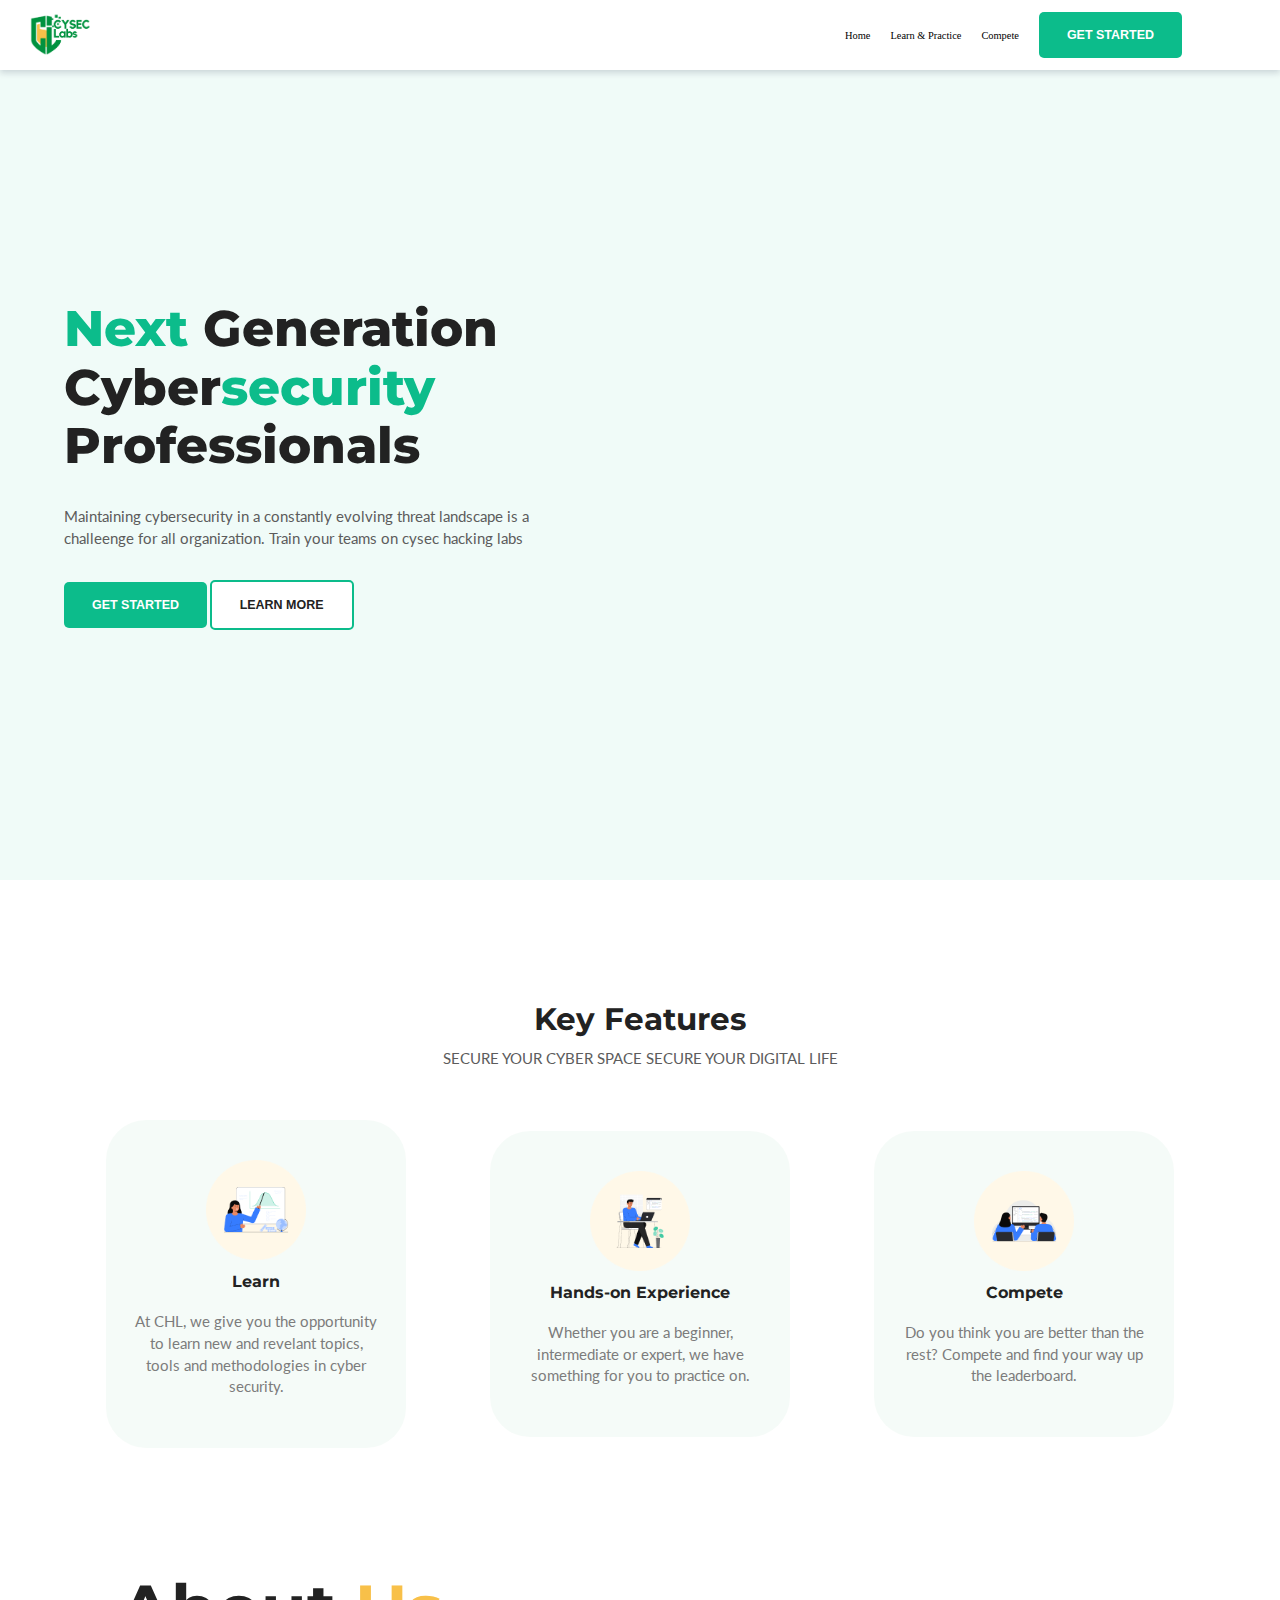
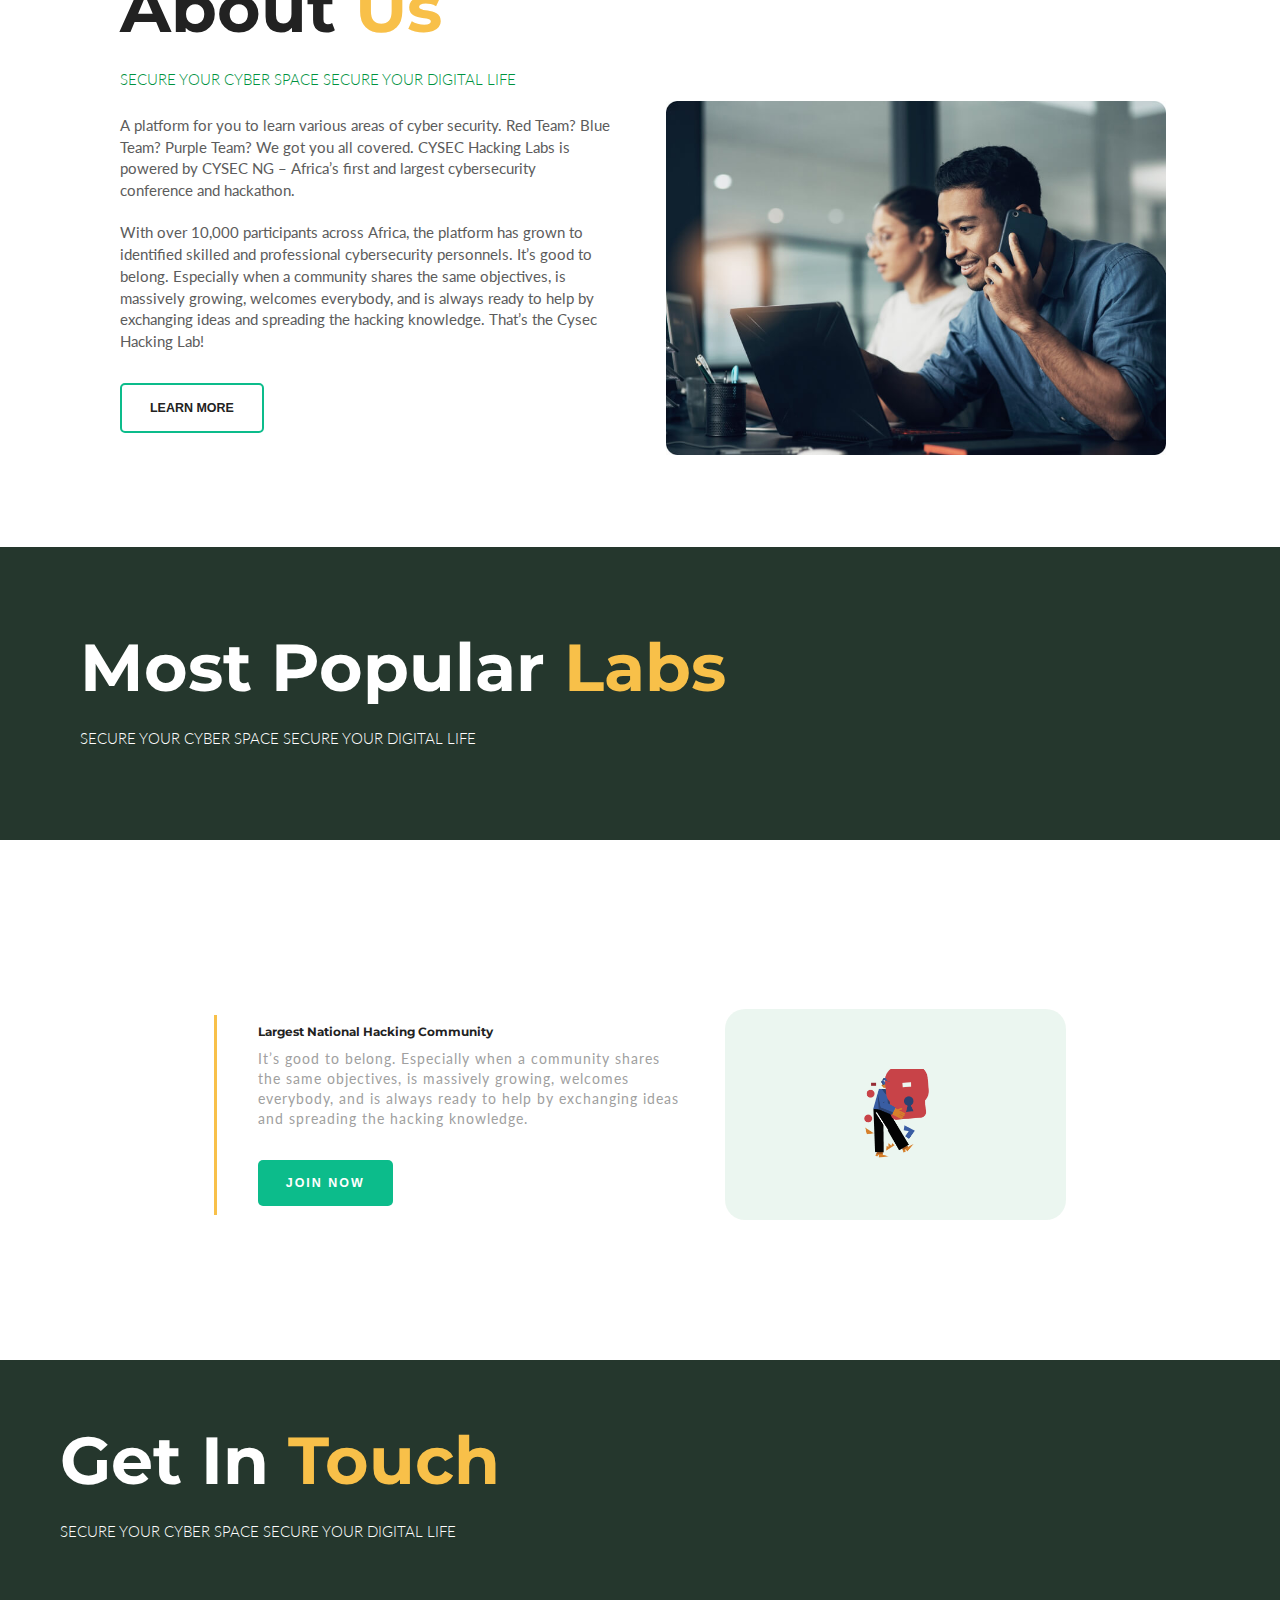
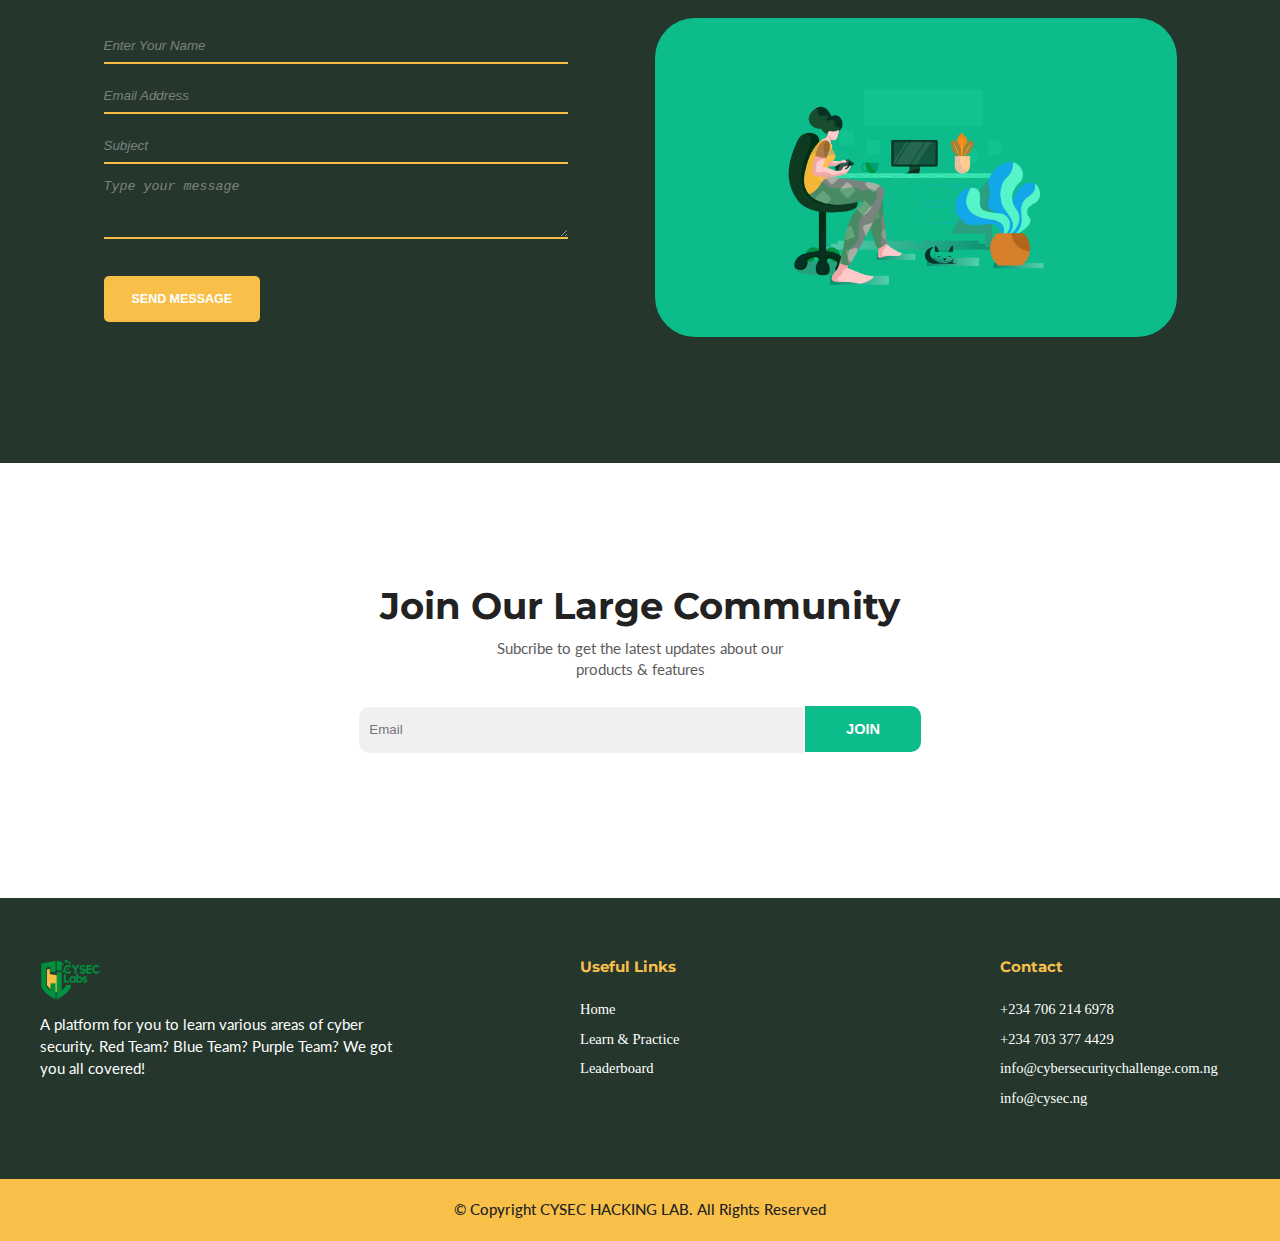
==== cysec/index.html @ 44c63983 "Initial commit" ====
<!DOCTYPE html>
<html lang="en">

<head>
    <meta charset="UTF-8">
    <meta http-equiv="X-UA-Compatible" content="IE=edge">
    <meta name="viewport" content="width=device-width, initial-scale=1.0">
    <title>Cysec Hacking Labs</title>
    <link rel="stylesheet" href="./assets/navbar.css">
    <!-- FONTS -->
    <link rel="preconnect" href="https://fonts.googleapis.com">
    <link rel="preconnect" href="https://fonts.gstatic.com" crossorigin>
    <link href="https://fonts.googleapis.com/css2?family=Montserrat:wght@100;200;300;400;500;600;700;800&display=swap"
        rel="stylesheet">

    <link rel="preconnect" href="https://fonts.googleapis.com">
    <link rel="preconnect" href="https://fonts.gstatic.com" crossorigin>
    <link href="https://fonts.googleapis.com/css2?family=Lato:wght@100;300;400;700;900&display=swap" rel="stylesheet">

    <!-- Owl Carousel -->

    <link rel="stylesheet" href="https://cdnjs.cloudflare.com/ajax/libs/OwlCarousel2/2.3.4/assets/owl.carousel.min.css"
        integrity="sha512-tS3S5qG0BlhnQROyJXvNjeEM4UpMXHrQfTGmbQ1gKmelCxlSEBUaxhRBj/EFTzpbP4RVSrpEikbmdJobCvhE3g=="
        crossorigin="anonymous" referrerpolicy="no-referrer" />
</head>

<body>
    <header>
        <div class="header">
            <div class="logo"><img src="./assets/img/cysecnewlogo.png" alt="logo"></div>
            <nav class="nav-collapse">
                <ul id="navMenu" class="navMenu">
                    <li><a href="#">Home</a></li>
                    <li><a href="#">Learn & Practice</a></li>
                    <li><a href="#">Compete</a></li>
                    <button class="btn btn-a">Get Started</button>
                </ul>
            </nav>
            <button class="menu" id="menu"
                onclick="this.classList.toggle('opened');this.setAttribute('aria-expanded', this.classList.contains('opened'))"
                aria-label="Main Menu">
                <svg width="50" height="100" viewBox="0 0 100 100">
                    <path class="line line1"
                        d="M 20,29.000046 H 80.000231 C 80.000231,29.000046 94.498839,28.817352 94.532987,66.711331 94.543142,77.980673 90.966081,81.670246 85.259173,81.668997 79.552261,81.667751 75.000211,74.999942 75.000211,74.999942 L 25.000021,25.000058" />
                    <path class="line line2" d="M 20,50 H 80" />
                    <path class="line line3"
                        d="M 20,70.999954 H 80.000231 C 80.000231,70.999954 94.498839,71.182648 94.532987,33.288669 94.543142,22.019327 90.966081,18.329754 85.259173,18.331003 79.552261,18.332249 75.000211,25.000058 75.000211,25.000058 L 25.000021,74.999942" />
                </svg>
            </button>
        </div>
    </header>
    <main>
        <div class="hero-bg">
            <div class="hero">
                <div class="hero-text">
                    <h2><span style="color: #0cbc8b;">Next</span> Generation <br> Cyber<span
                            style="color: #0cbc8b;">security</span> Professionals</h2>
                    <p>Maintaining cybersecurity in a constantly evolving threat landscape is a challeenge for all
                        organization. Train your teams on cysec hacking labs</p>
                    <button class="btn btn-a">Get Started</button>
                    <button class="btn btn-b">Learn More</button>
                </div>
                <div class="hero-img">
                    <video autoplay loop muted>
                        <source src="./assets/img/intro.mp4" type="video/mp4">
                    </video>
                </div>
            </div>

        </div>
        <!-- END OF HERO SECTION -->
        <div class="guide">
            <div class="header-title-small">
                <h5>Key Features</h5>
                <p>SECURE YOUR CYBER SPACE SECURE YOUR DIGITAL LIFE</p>
            </div>
            <div class="features">
                <div class="feature-item">
                    <img src="./assets/img/Group 37.png" alt="features">
                    <h4>Learn</h4>
                    <p>At CHL, we give you the opportunity to learn new and revelant topics, tools and methodologies in
                        cyber security.</p>
                </div>
                <div class="feature-item"> <img src="./assets/img/Group 38.png" alt="features">
                    <h4>Hands-on Experience</h4>
                    <p>Whether you are a beginner, intermediate or expert, we have something for you to practice on.</p>
                </div>
                <div class="feature-item"> <img src="./assets/img/Group 39.png" alt="features">
                    <h4>Compete</h4>
                    <p>Do you think you are better than the rest? Compete and find your way up the leaderboard.</p>
                </div>
            </div>
        </div>
        <!-- END OF FEATURES -->
        <div class="about-us">
            <div class="header-title">
                <h3>About <span style="color: #F8C049">Us</span></h3>
                <p>SECURE YOUR CYBER SPACE SECURE YOUR DIGITAL LIFE</p>
            </div>
            <div class="about">
                <div class="about-text">
                    <p>A platform for you to learn various areas of cyber security. Red Team? Blue Team? Purple Team? We
                        got you all covered. CYSEC Hacking Labs is powered by CYSEC NG – Africa’s first and largest
                        cybersecurity conference and hackathon.</p>
                    <p> With over 10,000 participants across Africa, the platform has grown to identified skilled and
                        professional cybersecurity personnels. It’s good to belong. Especially when a community shares
                        the same objectives, is massively growing, welcomes everybody, and is always ready to help by
                        exchanging ideas and spreading the hacking knowledge.

                        That’s the Cysec Hacking Lab!</p>
                    <button class="btn btn-b">Learn More</button>
                </div>
                <div class="about-img">
                    <img src="./assets/img/services-1 (1).jpg" alt="Cysec">
                </div>
            </div>
        </div>
        <!-- END OF ABOUT SECTION -->
        <div class="lab-wrapper">
            <div class="header-title">
                <h3 style="color: #fff">Most Popular <span style="color: #F8C049">Labs</span></h3>
                <p style="color: #fff">SECURE YOUR CYBER SPACE SECURE YOUR DIGITAL LIFE</p>
            </div>
            <div class="owl-carousel owl-theme lab-container">
                <div class="lab-box item">
                    <div class="labs-img"><img src="./assets/img/blog-1.jpg" alt=""></div>
                    <h4 class="text">Introduction to Network Security</h4>
                    <button class="btn btn-e">Visit Lab</button>
                </div>
                <div class="lab-box item">
                    <div class="labs-img"><img src="./assets/img/blog-2.jpg" alt=""></div>
                    <h4 class="text">Basic Linux Command Every User Should Know</h4>
                    <button class="btn btn-e">Visit Lab</button>
                </div>
                <div class="lab-box item">
                    <div class="labs-img"><img src="./assets/img/blog-3.jpg" alt=""></div>
                    <h4 class="text">Capture the Flag competition</h4>
                    <button class="btn btn-e">Visit Lab</button>
                </div>
                <div class="lab-box item">
                    <div class="labs-img"><img src="./assets/img/blog-4.jpg" alt=""></div>
                    <h4 class="text">Introduction to Netcat</h4>
                    <button class="btn btn-e">Visit Lab</button>
                </div>
                <div class="lab-box item">
                    <div class="labs-img"><img src="./assets/img/services-1 (1).jpg" alt=""></div>
                    <h4 class="text">Introduction to Nmap</h4>
                    <button class="btn btn-e">Visit Lab</button>
                </div>
                <div class="lab-box item">
                    <div class="labs-img"><img src="./assets/img/blog-1.jpg" alt=""></div>
                    <h4 class="text">Introduction to Metasploit</h4>
                    <button class="btn btn-e">Visit Lab</button>
                </div>
                <div class="lab-box item">
                    <div class="labs-img"><img src="./assets/img/blog-2.jpg" alt=""></div>
                    <h4 class="text">Penetration Testing Fundamentals</h4>
                    <button class="btn btn-e">Visit Lab</button>
                </div>
                <div class="lab-box item">
                    <div class="labs-img"><img src="./assets/img/blog-3.jpg" alt=""></div>
                    <h4 class="text">Goggle Dorks</h4>
                    <button class="btn btn-e">Visit Lab</button>
                </div>
                <div class="lab-box item">
                    <div class="labs-img"><img src="./assets/img/blog-4.jpg" alt=""></div>
                    <h4 class="text">Introduction to Researching</h4>
                    <button class="btn btn-e">Visit Lab</button>
                </div>
                <div class="lab-box item">
                    <div class="labs-img"><img src="./assets/img/blog-1.jpg" alt=""></div>
                    <h4 class="text">Crack The Hash Challenge</h4>
                    <button class="btn btn-e">Visit Lab</button>
                </div>
                <div class="lab-box item">
                    <div class="labs-img"><img src="./assets/img/services-3.jpg" alt=""></div>
                    <h4 class="text">OpenVPN</h4>
                    <button class="btn btn-e">Visit Lab</button>
                </div>
                <div class="lab-box item">
                    <div class="labs-img"><img src="./assets/img/services-3.jpg" alt=""></div>
                    <h4 class="text">Passive Reconnaissance</h4>
                    <button class="btn btn-e">Visit Lab</button>
                </div>
                <div class="lab-box item">
                    <div class="labs-img"><img src="./assets/img/services-3.jpg" alt=""></div>
                    <h4 class="text">Social Engineering</h4>
                    <button class="btn btn-e">Visit Lab</button>
                </div>
                <div class="lab-box item">
                    <div class="labs-img"><img src="./assets/img/services-3.jpg" alt=""></div>
                    <h4 class="text">Shodan</h4>
                    <button class="btn btn-e">Visit Lab</button>
                </div>
                <div class="lab-box item">
                    <div class="labs-img"><img src="./assets/img/services-3.jpg" alt=""></div>
                    <h4 class="text">Hydra Crack SSH</h4>
                    <button class="btn btn-e">Visit Lab</button>
                </div>
                <div class="lab-box item">
                    <div class="labs-img"><img src="./assets/img/services-3.jpg" alt=""></div>
                    <h4 class="text">Owasp top 10</h4>
                    <button class="btn btn-e">Visit Lab</button>
                </div>
                <div class="lab-box item">
                    <div class="labs-img"><img src="./assets/img/services-3.jpg" alt=""></div>
                    <h4 class="text">FFUF</h4>
                    <button class="btn btn-e">Visit Lab</button>
                </div>
                <div class="lab-box item">
                    <div class="labs-img"><img src="./assets/img/services-3.jpg" alt=""></div>
                    <h4 class="text">Computer Forensics</h4>
                    <button class="btn btn-e">Visit Lab</button>
                </div>
                <div class="lab-box item">
                    <div class="labs-img"><img src="./assets/img/services-3.jpg" alt=""></div>
                    <h4 class="text">Starting Cyber Security Career</h4>
                    <button class="btn btn-e">Visit Lab</button>
                </div>
                <div class="lab-box item">
                    <div class="labs-img"><img src="./assets/img/services-3.jpg" alt=""></div>
                    <h4 class="text">Cryptography and Hashing</h4>
                    <button class="btn btn-e">Visit Lab</button>
                </div>
                <div class="lab-box item">
                    <div class="labs-img"><img src="./assets/img/services-3.jpg" alt=""></div>
                    <h4 class="text">Offensive Security</h4>
                    <button class="btn btn-e">Visit Lab</button>
                </div>
                <div class="lab-box item">
                    <div class="labs-img"><img src="./assets/img/services-3.jpg" alt=""></div>
                    <h4 class="text">Defensive Security</h4>
                    <button class="btn btn-e">Visit Lab</button>
                </div>
                <div class="lab-box item">
                    <div class="labs-img"><img src="./assets/img/services-3.jpg" alt=""></div>
                    <h4 class="text">Purple Team Security</h4>
                    <button class="btn btn-e">Visit Lab</button>
                </div>
            </div>

        </div>
        <!-- <a class="prev" onclick="plusSlides(-1)">&#10094;</a>
                    <a class="next" onclick="plusSlides(1)">&#10095;</a> -->
        </div>
        <!-- END OF LABS -->
        <div class="guide">
            <div class="quote">
                <div class="quote-bar">&nbsp;</div>
                <div class="quote-text">
                    <h3>Largest National Hacking Community</h3>
                    <p>It’s good to belong. Especially when a community shares the same objectives, is massively
                        growing, welcomes everybody, and is always ready to help by exchanging ideas and spreading the
                        hacking knowledge.
                    </p>
                    <button class="btn btn-c">JOIN NOW</button>
                </div>
                <div class="quote-img">
                    <img src="./assets/img/quote.png" alt="quote-img">
                </div>
            </div>
        </div>
        <!-- END OF QUOTE SECTION -->
        <div class="contact-us">
            <div class="header-title">
                <h3 style="color: #fff;">Get In <span style="color: #F8C049">Touch</span></h3>
                <p style="color: #fff;">SECURE YOUR CYBER SPACE SECURE YOUR DIGITAL LIFE</p>
            </div>
            <div class="contact-section">
                <div class="contact-form">
                    <form action="#" method="get">
                        <div class="form-group">
                            <!-- <label for="name">Name</label> -->
                            <input placeholder="Enter Your Name" type="text" name="name" id="name">
                        </div>
                        <div class="form-group">
                            <!-- <label for="email">Email</label> -->
                            <input placeholder="Email Address" type="email" name="email" id="email">
                        </div>
                        <div class="form-group">
                            <!-- <label for="subject">Subject</label> -->
                            <input placeholder="Subject" type="text" name="subject" id="subject">
                        </div>
                        <div class="form-group">
                            <!-- <label for="message">Message</label> -->
                            <textarea name="message" id="message" style='height: 60px;'
                                placeholder="Type your message"></textarea>
                        </div>
                        <button class="btn from-right">Send Message</button>
                    </form>
                </div>
                <div class="contact-map">
                    <img src="./assets/img/Girl using phone.png" alt="">
                </div>
            </div>
        </div>
        <div class="guide">
            <div class="newsletter">
                <h2>Join Our Large Community</h2>
                <p>Subcribe to get the latest updates about our <br> products & features</p>
                <form action="">
                    <input type="email" placeholder="Email" name="email">
                    <button>JOIN</button>
                </form>
                <img src="./assets/img/usersusers.svg" alt="">
            </div>
        </div>
        <!-- END OF NEWSLETTER SECTION -->
    </main>
    <footer>
        <div class="footer-home"> <a href="#"><img class="logo" src="./assets/img/cysecnewlogo.png" alt="logo"></a>
            <p>A platform for you to learn various areas of cyber security. Red Team? Blue Team? Purple Team? We got you
                all covered!</p>
        </div>
        <div class="useful-links">
            <h4>Useful Links</h4>
            <ul>
                <li><a href="#">Home</a></li>
                <li><a href="#">Learn & Practice</a></li>
                <li><a href="#">Leaderboard</a></li>
            </ul>
        </div>
        <div class="contact">
            <h4>Contact</h4>
            <ul>
                <li><a href="#">+234 706 214 6978</a></li>
                <li><a href="#">+234 703 377 4429</a></li>
                <li><a href="#">info@cybersecuritychallenge.com.ng </a></li>
                <li><a href="#">info@cysec.ng</a></li>
            </ul>
        </div>
    </footer>
    <!-- END OF FOOTER -->
    <div class="copyright">
        <p>© Copyright CYSEC HACKING LAB. All Rights Reserved</p>
    </div>

    <!-- JAVASCRIPTS -->
    <!-- ================================ -->
    <script src="https://cdnjs.cloudflare.com/ajax/libs/jquery/3.6.1/jquery.min.js"
        integrity="sha512-aVKKRRi/Q/YV+4mjoKBsE4x3H+BkegoM/em46NNlCqNTmUYADjBbeNefNxYV7giUp0VxICtqdrbqU7iVaeZNXA=="
        crossorigin="anonymous" referrerpolicy="no-referrer"></script>
    <!-- ================================ -->
    <script src="https://cdnjs.cloudflare.com/ajax/libs/OwlCarousel2/2.3.4/owl.carousel.min.js"
        integrity="sha512-bPs7Ae6pVvhOSiIcyUClR7/q2OAsRiovw4vAkX+zJbw3ShAeeqezq50RIIcIURq7Oa20rW2n2q+fyXBNcU9lrw=="
        crossorigin="anonymous" referrerpolicy="no-referrer"></script>
    <script>$(document).ready(function () {
            $(".owl-carousel").owlCarousel({
                loop: true,
                responsiveClass: true,
                stagePadding: 30,
                autoPlay: true,
                responsive: {
                    0: {
                        items: 1,
                        nav: true,
                    },
                    600: {
                        items: 3,
                        nav: false,
                    },
                    1000: {
                        items: 4,
                        nav: true,
                        loop: false,
                    },
                },
            });
        });
    </script>
    <script src="./assets/main.js"></script>
</body>

</html>
---- cysec/assets/navbar.css ----
*,
*::after,
*::before {
  padding: 0;
  margin: 0;
  box-sizing: border-box;
  color: inherit;
  text-decoration: none;
  list-style-type: none;
}

html {
  height: 100%;
  width: 100%;
  font-size: 65%; /* converting 16px to 1rem*/
}
/* width */
::-webkit-scrollbar {
  width: 10px;
}

/* Track */
::-webkit-scrollbar-track {
  background: #c7ffef;
}

/* Handle */
::-webkit-scrollbar-thumb {
  background: #00923f;
  border-radius: 5px;
}
.guide {
  width: 90%;
  margin: 60px auto;
  padding: 60px 0;
  display: block;
}

h1,
h2,
h3,
h4,
h5,
h6 {
  font-family: "Montserrat", sans-serif;
  color: #222;
}
p {
  font-family: "Lato", sans-serif;
  color: #5c5c5c;
  line-height: 1.5;
  padding: 10px 0;
  font-size: 1.4rem;
}
header {
  box-shadow: 0px 3px 6px #181b3a2a;
}

.header {
  display: flex;
  margin: 0 30px 0 30px;
  align-items: center;
  width: 90%;
  height: 70px;
}
.logo {
  flex-basis: 20%;
}
.header .logo img {
  width: 60px;
}
nav {
  flex-basis: 80%;
}
.navMenu {
  display: flex;
  align-items: center;
  justify-content: flex-end;
}
.navMenu li {
  margin-right: 20px;
}
.menu {
  display: none;
}
.line {
  fill: none;
  stroke: #00923f;
  stroke-width: 6;
  transition: stroke-dasharray 600ms cubic-bezier(0.4, 0, 0.2, 1),
    stroke-dashoffset 600ms cubic-bezier(0.4, 0, 0.2, 1);
}
.line1 {
  stroke-dasharray: 60 207;
  stroke-width: 6;
}
.line2 {
  stroke-dasharray: 60 60;
  stroke-width: 6;
}
.line3 {
  stroke-dasharray: 60 207;
  stroke-width: 6;
}
.opened .line1 {
  stroke-dasharray: 90 207;
  stroke-dashoffset: -134;
  stroke-width: 6;
}
.opened .line2 {
  stroke-dasharray: 1 60;
  stroke-dashoffset: -30;
  stroke-width: 6;
}
.opened .line3 {
  stroke-dasharray: 90 207;
  stroke-dashoffset: -134;
  stroke-width: 6;
}

nav .button {
  padding: 10px 15px;
  background-color: #00923f;
  color: #fff;
}

/* .header {
  display: flex;
  margin: 0 30px 0 30px;
  align-items: center;
  width: 90%;
  height: 70px;
}
.logo {
  flex-basis: 20%;
}
.menu {
  display: none;
}
.header .logo img {
  width: 60px;
}
nav {
  flex-basis: 80%;
}
nav ul {
  display: flex;
  align-items: center;
  justify-content: flex-end;
}
nav ul li {
  margin-right: 20px;
}
nav .button {
  padding: 10px 15px;
  background-color: #00923f;
  color: #fff;
} */

/* =====================================
======================================== */
video {
  object-fit: cover;
  width: 650px;
  border-radius: 70px;
}
.hero-bg {
  background-color: rgba(13, 189, 139, 0.062);
}
.hero {
  margin: auto;
  height: 90vh;
  width: 90%;
  align-items: center;
  display: flex;
  justify-content: space-around;
}

.hero .hero-text h2 {
  font-size: 4.8rem;
  font-weight: 800;
  line-height: 58.51px;
  padding-bottom: 20px;
}
.hero .hero-text p {
  width: 500px;
}
.hero .hero-text {
  flex-basis: 80%;
}
.btn {
  padding: 16px 28px;
  font-weight: 600;
  text-transform: uppercase;
  border-radius: 5px;
  border: none;
  background-color: #f8c049;
  color: #fff;
  margin: 20px 0;
  font-size: 1.2rem;
  cursor: pointer;
  position: relative;
  transition: all 500ms cubic-bezier(0.77, 0, 0.175, 1);
  user-select: none;
}
.btn:before,
.btn:after {
  content: "";
  position: absolute;
  transition: inherit;
  z-index: -1;
}

.btn:hover {
  color: #222;
  transition-delay: 0.5s;
}

.btn:hover:before {
  transition-delay: 0s;
}

.btn:hover:after {
  background: #f8c049;
  transition-delay: 0.35s;
}

/* From Right */

.from-right:before,
.from-right:after {
  top: 0;
  width: 0;
  height: 100%;
}

.from-right:before {
  left: 0;
  border: 1px solid #f8c049;
  border-left: 0;
  border-right: 0;
}

.from-right:after {
  right: 0;
}

.from-right:hover:before,
.from-right:hover:after {
  width: 100%;
}

.btn-a {
  background-color: #0cbc8b;
}
.btn-b {
  background-color: #fff;
  color: #222;
  border: 2px solid #0cbc8b;
  cursor: pointer;
  transition: all 0.3s ease;
}
.btn-b:hover {
  border: none;
  background-color: #f8c049;
  color: #fff;
}
.header-title-small {
  text-align: center;
  margin: 0 0 40px 0;
}
.header-title-small h5 {
  font-size: 3rem;
}
.features {
  text-align: center;
  display: flex;
  justify-content: space-around;
  align-items: center;
}

.features .feature-item {
  width: 300px;
  background-color: rgb(0, 148, 64, 0.04);
  border-radius: 40px;
  padding: 40px 25px;
}
.features .feature-item h4 {
  font-size: 1.5rem;
  margin: 10px 0;
}
.features .feature-item p {
  font-size: 1.4rem;
  color: #7c7c7c;
}
.features .feature-item img {
  width: 100px;
}

.header-title h3 {
  font-size: 6.4rem;
  font-weight: 700;
  margin-bottom: 10px;
}
.header-title p {
  font-size: 1.4rem;
  font-weight: 300;
  color: #00923f;
}
.about-us {
  width: 90%;
  margin: 0 60px auto;
  padding: 0 0 0 60px;
  display: block;
}
.about {
  display: flex;
  justify-content: space-between;
  align-items: center;
}
.about .about-text {
  flex-basis: 45%;
}
.about .about-img {
  flex-basis: 50%;
}
.about .about-img img {
  width: 500px;
}

/* Quote Section */
.quote {
  display: flex;
  justify-content: space-between;
  align-items: center;
  width: 82rem;
  height: 250px;
  margin: auto;
}

.quote .quote-text {
  flex-basis: 50%;
}
.quote .quote-text .btn-c {
  background-color: #0cbc8b;
  letter-spacing: 2px;
  cursor: pointer;
  margin-bottom: 0;
}
.quote .quote-text p {
  font-size: 1.3rem;
  color: #a0a0a0;
  letter-spacing: 1px;
}
.quote .quote-img {
  background-color: rgb(0, 146, 63, 0.08);
  flex-basis: 40%;
  padding: 60px 30px;
  border-radius: 20px;
}
.quote .quote-bar {
  height: 80%;
  width: 3px;
  background-color: #f8c049;
}
.quote .quote-img img {
  width: 70px;
  display: block;
  margin: auto;
}

/* FOOTER COMPONENT */
footer {
  width: 100%;
  color: #fff;
  padding: 60px 40px;
  display: flex;
  justify-content: space-between;
  align-items: stretch;
  font-size: 1.4rem;
  background-color: #25372d;
}
footer > *:not(:last-child) {
  margin-right: 50px;
}

footer .footer-home {
  flex-basis: 30%;
}

footer .useful-links {
  flex-basis: 20%;
}

footer h4 {
  margin-bottom: 25px;
  color: #f8c049;
}

footer p {
  padding: 0;
  color: #fff;
}

footer ul li {
  margin-bottom: 12.5px;
  font-size: 1.4rem;
}
footer .contact {
  flex-basis: 20%;
}

footer .footer-home img {
  width: 60px;
  cursor: pointer;
  margin-bottom: 10px;
}

.newsletter {
  text-align: center;
}
.newsletter h2 {
  font-size: 3.6rem;
}

.newsletter p {
  font-size: 1.4rem;
}
.newsletter form {
  height: 46px;
  width: 50%;
  margin: 15px auto;
}
.newsletter form input {
  padding: 5px 10px;
  border-radius: 10px 0 0 10px;
  background-color: rgb(240, 240, 240);
  border: none;
  height: 100%;
  display: inline;
  outline: none;
  width: 77%;
}
.newsletter form button {
  background-color: #0cbc8b;
  height: 100%;
  width: 20%;
  font-size: 1.4rem;
  color: #fff;
  font-weight: 600;
  border: none;
  border-radius: 0 10px 10px 0;
  cursor: pointer;
}
.newsletter img {
  width: 70%;
}

.copyright {
  display: block;
  width: 100%;
  text-align: center;
  background-color: #f8c049;
  font-weight: 500;
  font-size: 1.3rem;
  padding: 10px 0;
}
.copyright p {
  color: #222;
}

/* ===============================
            LOGIN PAGE
===================================*/

.container {
  display: grid;
  grid-template-columns: 1fr 0.8fr;
  grid-template-rows: 1fr;
  grid-column-gap: 0px;
  grid-row-gap: 0px;
}

.container-item-a {
  position: relative;
}
.container-item-a .logo {
  height: 20px;
  margin: 10px 15px;
}
.container-item-a .logo img {
  width: 50px;
}

.container-item-a .wrapper {
  margin: auto auto;
  position: absolute;
  top: 50%;
  left: 50%;
  /* bring your own prefixes */
  transform: translate(-50%, -50%);
}

.container-item-a .wrapper h2 {
  font-size: 3.4rem;
  text-align: center;
  margin-bottom: 40px;
}

.container-item-a .wrapper .wrapper-box {
  width: 380px;
  background-color: #fdfdfd;
  border-radius: 22px;
  padding: 45px 30px 20px 30px;
  box-shadow: 1px 4px 8px rgb(220, 223, 228);
}
.container-item-a .wrapper .wrapper-box form > *:not(:last-child) {
  margin-bottom: 30px;
}

/* .container-item-a .wrapper .wrapper-box form .form-group label {
  display: block;
  transform: translateY(26px);
  transition: 0.6s ease-in-out;
} */

/* .container-item-a .wrapper .wrapper-box form .form-group label:active,
.container-item-a .wrapper .wrapper-box form .form-group label:focus {
  transform: translateY(-22px);
} */

.container-item-a .wrapper .wrapper-box form .agreement {
  display: flex;
  justify-content: flex-start;
  font-size: 1.3rem;
  align-items: stretch;
}

.container-item-a .wrapper .wrapper-box form .agreement label {
  margin-left: 15px;
}
.container-item-a .wrapper .wrapper-box form .form-group input {
  width: 100%;
  height: 30px;
  outline: none;
  border: none;
  background-color: transparent;
  border-bottom: 1px solid rgb(12, 188, 139, 0.6);
}

.container-item-a .wrapper .wrapper-box form .btn-d {
  text-align: center;
  margin: auto;
  display: block;
  background-color: #0cbc8b;
  width: 100%;
  padding: 14px 0;
}

.container-item-a .wrapper .wrapper-box .reset {
  display: flex;
  justify-content: space-between;
  font-size: 1.2rem;
  font-weight: 500;
  margin-top: 15px;
}

.container-item-b {
}

.container-item-b .bg-img {
  background-image: url("./img/cyber-security-2851201_960_720.webp");
  background-repeat: no-repeat;
  background-position: center center;
  background-size: cover;
  height: 100vh;
}

/* ===============================
            COMPETE PAGE
===================================*/

.hero-header {
  margin: 70px auto 20px auto;
  text-align: center;
  font-size: 2.4rem;
}

.compete-body {
  display: flex;
  justify-content: space-evenly;
  flex-wrap: wrap;
}

.compete-items {
  width: 327px;
  height: 400px;
  border-radius: 15px;
  box-shadow: 0.5px 0.5px 5px rgba(34, 34, 34, 0.384);
  margin-top: 20px;
  position: relative;
}

.compete-items .body {
  padding: 20px;
}

.compete-items .body p {
  font-size: 1.4rem;
}

.compete-items .img {
  width: auto;
  height: 175px;
  background-color: #0cbc8a63;
  border-radius: 15px 15px 0 0;
  position: relative;
}

.compete-items button {
  padding: 10px 15px;
  border: none;
  border-radius: 5px;
  background-color: #0cbc8b;
  color: #fff;
  display: flex;
  align-content: flex-end;
  position: absolute;
  bottom: 25px;
  cursor: pointer;
  transition: all 0.1s cubic-bezier(0.6, -0.28, 0.735, 0.045);
}
.compete-items button:hover {
  scale: 1.02;
  box-shadow: 0px 3px 5px #02092b46;
}

.compete-items .image {
  width: 100px;
  height: 100px;
  position: absolute;
  left: 30%;
  top: 20%;
  background-position: center;
  background-size: contain;
  background-repeat: no-repeat;
}

.main-img1 {
  background-image: url("./img/competeImage1.png");
}

.main-img2 {
  background-image: url("./img/competeImage2.png");
}

.main-img3 {
  background-image: url("./img/competeImage3.png");
}

/* ==================================
LABS COMPONENT
=====================================*/

.lab-wrapper {
  background-color: #25372d;
  width: 100%;
  padding: 80px;
  display: block;
  margin: 90px 0;
}

.lab-container {
  margin: auto;
}

.lab-container .lab-box {
  display: flex;
  flex-direction: column;
  width: 200px;
  margin: 60px 40px;
  border-radius: 27px;
  background-color: rgb(233, 233, 233);
  box-shadow: 0px 3px 6px rgb(22, 37, 30);
}
.lab-box .labs-img img {
  width: 100%;
  border-radius: 27px 27px 0 0;
  height: 140px;
}

.lab-box .text,
.lab-box button {
  margin: 15px 10px;
  font-family: -apple-system, BlinkMacSystemFont, "Segoe UI", Roboto, Oxygen,
    Ubuntu, Cantarell, "Open Sans", "Helvetica Neue", sans-serif;
}
.lab-box .text {
  font-size: 1.2rem;
}
.lab-box .btn-e {
  padding: 7px 12px;
  font-size: 1.2rem;
}

.prev,
.next {
  position: absolute;
  cursor: pointer;
  padding: 7px;
  color: #f8c049;
  font-size: 3.2rem;
  z-index: 1000;
}

.prev {
  top: 50%;
  left: -3.5%;
  align-self: center;
}

.next {
  top: 50%;
  right: -3.5%;
  align-self: center;
}
/* ===========================
          CONTACT SECTION
=============================== */

.contact-us {
  background-color: #25372d;
  margin: 60px auto;
  padding: 60px 60px;
  display: block;
}
.contact-section {
  display: flex;
  justify-content: space-around;
  align-items: center;
  flex-direction: row;
  height: 450px;
  margin: auto;
}

.contact-section .contact-form {
  flex-basis: 40%;
}

.contact-section .contact-map {
  background-color: #0cbc8b;
  border-radius: 40px;
  flex-basis: 45%;
  padding: 50px;
}
.contact-section .contact-map img {
  width: 300px;
  text-align: center;
  margin: auto;
  display: block;
}
.contact-section .contact-form form .form-group {
  width: 100%;
  margin: 15px 0;
}
iframe {
  width: 600px;
  height: 350px;
}
.contact-section .contact-form form button {
}
form .form-group label {
  display: block;
  font-size: 1.4rem;
  color: rgb(219, 219, 219);
  font-family: -apple-system, BlinkMacSystemFont, "Segoe UI", Roboto, Oxygen,
    Ubuntu, Cantarell, "  Open Sans", "Helvetica Neue", sans-serif;
}

.contact-section .contact-form form .form-group input,
.contact-section .contact-form form .form-group textarea {
  width: 100%;
  height: 35px;
  background-color: transparent;
  border: none;
  outline: none;
  color: #fff;
  border-bottom: 2px solid #f8c049;
}

.contact-section .contact-form form .form-group input::placeholder,
.contact-section .contact-form form .form-group textarea::placeholder {
  color: #eeeeee6c;
  font-style: italic;
}

@media only screen and (max-width: 1024px) {
  /* .header {
    display: flex;
    margin: 0 30px 0 30px;
    align-items: center;
    width: 90%;
    height: 70px;
  }
  .logo {
    flex-basis: 20%;
  }
  .menu {
    display: none;
  }
  .header .logo img {
    width: 60px;
  }
  nav {
    flex-basis: 80%;
  }
  .navMenu {
    display: flex;
    align-items: center;
    justify-content: flex-end;
  }
  nav ul li {
    margin-right: 20px;
  }
  nav .button {
    padding: 10px 15px;
    background-color: #00923f;
    color: #fff;
  } */
  header {
    box-shadow: 0px 3px 6px #181b3a2a;
  }

  .header {
    display: flex;
    margin: 0 30px 0 30px;
    align-items: center;
    width: 90%;
    height: 70px;
  }
  .logo {
    flex-basis: 20%;
  }
  .header .logo img {
    width: 60px;
  }
  nav {
    flex-basis: 80%;
  }
  .navMenu {
    display: flex;
    align-items: center;
    justify-content: flex-end;
  }
  .navMenu li {
    margin-right: 20px;
  }
  .menu {
    display: none;
  }

  .hero .hero-img {
    flex-basis: 60%;
  }
  .hero .hero-text {
    width: 30rem;
  }
  .hero .hero-text .btn {
    padding: 16px 28px;
    font-weight: 600;
    text-transform: uppercase;
    border-radius: 5px;
    border: none;
    background-color: #f8c049;
    color: #fff;
    margin: 5px 0;
    font-size: 1.2rem;
    cursor: pointer;
    position: relative;
    transition: all 500ms cubic-bezier(0.77, 0, 0.175, 1);
    user-select: none;
  }

  .hero .hero-text .btn-a {
    background-color: #0cbc8b;
  }
  .hero .hero-text .btn-b {
    background-color: #fff;
    color: #222;
    border: 2px solid #0cbc8b;
    cursor: pointer;
    transition: all 0.3s ease;
  }

  video {
    object-fit: cover;
    width: 460px;
    border-radius: 40px;
  }
  .hero .hero-text h2 {
    font-size: 2.8rem;
    font-weight: 800;
    line-height: 32px;
    padding-bottom: 10px;
  }
  .hero .hero-text p {
    font-size: 1.5rem;
    width: 92%;
  }

  .features .feature-item {
    width: 250px;
    background-color: rgb(0, 148, 64, 0.04);
    border-radius: 40px;
    padding: 40px 25px;
  }
  .features .feature-item p {
    font-size: 1.2rem;
    color: #7c7c7c;
  }
  .about-us {
    width: 90%;
    margin: 60px auto;
    padding: 0;
    display: block;
  }
  .about .about-img {
    flex-basis: 40%;
    align-self: flex-start;
  }
  .about .about-img img {
    width: 400px;
  }
  .quote .quote-text {
    flex-basis: 45%;
  }
  .contact-section .contact-map {
    flex-basis: 30%;
  }
  iframe {
    width: 450px;
    height: 350px;
  }
  .quote {
    display: flex;
    justify-content: space-between;
    align-items: center;
    width: 72rem;
    height: 150px;
    margin: auto;
  }
}

@media only screen and (max-width: 768px) {
  .navMenu {
    display: none;
    flex-direction: column;
    align-items: center;
    justify-content: space-around;
    font-family: -apple-system, BlinkMacSystemFont, "Segoe UI", Roboto, Oxygen,
      Ubuntu, Cantarell, "Open Sans", "Helvetica Neue", sans-serif;
    font-size: 2.2rem;
    font-weight: 700;
    position: absolute;
    top: 0;
    left: 0;
    z-index: 110;
    height: 100vh;
    background-color: rgba(22, 22, 22, 0.98);
    color: #fff;
    width: 100vw;
  }
  .navMenu > * {
    border-bottom: 1px solid #0cbc8b;
  }

  .menu {
    background-color: transparent;
    border: none;
    cursor: pointer;
    display: flex;
    padding: 0;
    z-index: 1100;
  }
  .hero .hero-img {
    flex-basis: 60%;
  }
  .hero .hero-text {
    width: 50rem;
  }
  .hero .hero-text .btn {
    padding: 16px 28px;
    font-weight: 600;
    text-transform: uppercase;
    border-radius: 5px;
    border: none;
    background-color: #f8c049;
    color: #fff;
    margin: 5px 0;
    font-size: 1.2rem;
    cursor: pointer;
    position: relative;
    transition: all 500ms cubic-bezier(0.77, 0, 0.175, 1);
    user-select: none;
  }

  .hero .hero-text .btn-a {
    background-color: #0cbc8b;
  }
  .hero .hero-text .btn-b {
    background-color: #fff;
    color: #222;
    border: 2px solid #0cbc8b;
    cursor: pointer;
    transition: all 0.3s ease;
  }

  video {
    object-fit: cover;
    width: 380px;
    border-radius: 40px;
  }
  .hero .hero-text h2 {
    font-size: 2.8rem;
    font-weight: 800;
    line-height: 32px;
    padding-bottom: 10px;
  }
  .hero .hero-text p {
    font-size: 1.5rem;
    width: 92%;
  }
  .features .feature-item {
    width: 200px;
    background-color: rgb(0, 148, 64, 0.04);
    border-radius: 30px;
    padding: 30px 15px;
  }
  .features .feature-item p {
    font-size: 1.2rem;
    color: #7c7c7c;
  }
  .header-title h3 {
    font-size: 4.8rem;
    font-weight: 700;
    margin-bottom: 5px;
  }
  .header-title p {
    font-size: 1.4rem;
    font-weight: 300;
    color: #00923f;
  }
  .about {
    display: flex;
    flex-flow: column nowrap;
    justify-content: space-between;
    align-items: flex-start;
  }
  .about-us {
    width: 90%;
    margin: 60px auto;
    padding: 0 0 0 0;
    display: block;
  }
  .about .about-text {
    text-align: justify;
  }
  .about .about-img {
    align-self: stretch;
    margin-top: 30px;
  }
  .about .about-img img {
    width: 520px;
  }
  .quote .quote-text {
    flex-basis: 45%;
  }
  .quote .quote-text h3 {
    font-size: 1.4rem;
  }
  .quote .quote-text p {
    font-size: 1.2rem;
    letter-spacing: 0.5px;
  }
  .contact-section .contact-map {
    flex-basis: 30%;
  }
  iframe {
    width: 330px;
    height: 300px;
  }
  .quote {
    display: flex;
    justify-content: space-between;
    align-items: center;
    width: 62rem;
    height: 150px;
    margin: auto;
  }
  .contact-section .contact-map {
    background-color: #0cbc8b;
    border-radius: 20px;
    padding: 60px;
    width: 100%;
  }
  .contact-section .contact-map img {
    width: 220px;
    text-align: center;
    margin: auto;
    display: block;
  }
}
@media only screen and (max-width: 680px) {
  .hero {
    margin: auto;
    height: 100vh;
    width: 90%;
    align-items: flex-start;
    display: flex;
    flex-direction: column;
    justify-content: space-around;
    text-align: center;
  }
  .hero .hero-text {
    margin-top: 40px;
    text-align: left;
    flex-basis: 40%;
    width: 50rem;
  }
  .hero .hero-text h2 {
    font-size: 2.4rem;
    font-weight: 800;
    line-height: 32.51px;
    padding-bottom: 10px;
  }
  .hero .hero-text p {
    font-size: 1.4rem;
    width: 80%;
    margin: 0;
  }
  .hero .hero-text .btn {
    padding: 15px 20px;
    font-size: 1.2rem;
    display: inline-block;
  }
  .hero .hero-img {
    flex-basis: 60%;
  }
  video {
    margin-top: 0;
    object-fit: cover;
    width: 480px;
    border-radius: 25px;
  }
  .about {
    display: flex;
    flex-flow: column nowrap;
    justify-content: space-between;
    align-items: flex-start;
  }
  .about-us {
    width: 90%;
    margin: 60px auto;
    padding: 0 0 0 0;
    display: block;
  }
  .about .about-text p {
    text-align: justify;
    font-size: 1.3rem;
  }
  .about .about-img {
    align-self: stretch;
    margin-top: 30px;
  }
  .about .about-img img {
    width: 100%;
  }
  .features {
    text-align: center;
    display: flex;
    flex-direction: column;
    align-items: center;
  }
  .features .feature-item {
    width: 280px;
    background-color: rgb(0, 148, 64, 0.04);
    border-radius: 25px;
    padding: 20px 10px;
    margin: 15px auto;
  }
  .header-title-small h5 {
    font-size: 1.8rem;
    text-align: left;
    text-transform: uppercase;
  }
  .header-title-small p {
    font-size: 1.1rem;
    text-align: left;
  }
  .features .feature-item p {
    font-size: 1.2rem;
    color: #7c7c7c;
  }
  .quote {
    position: relative;
    display: flex;
    flex-direction: column-reverse;
    justify-content: space-between;
    align-items: stretch;
    width: 90%;
    margin: auto;
    height: auto;
  }
  .quote::after {
    content: "“";
    position: absolute;
    top: -25px;
    left: -15px;
    z-index: 10;
    color: #f8c049;
    font-size: 6rem;
  }

  .quote::before {
    content: "”";
    position: absolute;
    bottom: -25px;
    right: -15px;
    z-index: 10;
    color: #f8c049;
    font-size: 4rem;
  }
  .quote .quote-bar {
    display: none;
  }
  .quote .quote-text {
    flex-basis: 0;
  }
  .quote .quote-text h3 {
    font-size: 1.4rem;
    margin-top: 2rem;
  }
  .quote .quote-img {
    background-color: rgb(0, 146, 63, 0.08);
    flex-basis: 0;
    padding: 60px 30px;
    border-radius: 20px;
  }
  .quote .quote-text p {
    font-size: 1.2rem;
    letter-spacing: 0.5px;
    text-align: justify;
  }

  .contact-us {
    background-color: #25372d;
    margin: 60px auto;
    padding: 60px 20px;
    display: block;
  }
  .contact-section {
    display: flex;
    flex-direction: column;
    align-items: center;
    height: auto;
    width: 100%;
  }

  .contact-section .contact-form {
    width: 100%;
  }

  .contact-section .contact-map {
    background-color: #0cbc8b;
    border-radius: 20px;
    padding: 20px;
    width: 100%;
  }
  .contact-section .contact-map img {
    width: 240px;
    text-align: center;
    margin: auto;
    display: block;
  }

  .contact-section .contact-form form .form-group {
    width: 100%;
    margin: 15px 0;
  }
  .contact-section .contact-map iframe {
    width: 95%;
    height: 350px;
  }
  footer {
    width: 100%;
    color: #fff;
    padding: 60px 20px;
    display: flex;
    flex-direction: column;
    align-items: stretch;
    font-size: 1.4rem;
    background-color: #25372d;
  }
  footer > *:not(:last-child) {
    margin-bottom: 30px;
  }
  footer .footer-home a img {
    width: 70px;
    padding-bottom: 10px;
  }

  footer .useful-links {
    flex-basis: 100%;
  }

  footer h4 {
    margin-bottom: 10px;
  }

  footer p {
    padding: 0;
    color: #fff;
  }

  footer ul li {
    margin-bottom: 12.5px;
    font-size: 1.4rem;
  }
  footer .contact {
    flex-basis: 20%;
  }

  footer .footer-home img {
    width: 60px;
    cursor: pointer;
    margin-bottom: 10px;
  }
  .guide {
    width: 90%;
    margin: 30px auto;
    padding: 20px 0;
    display: block;
  }
  .newsletter {
    text-align: center;
  }
  .newsletter h2 {
    font-size: 1.8rem;
  }

  .newsletter p {
    font-size: 1.2rem;
  }
  .newsletter form {
    width: 100%;
    display: flex;
    flex-direction: column;
    align-items: center;
    align-content: center;
    text-align: center;
    height: 70px;
  }
  .newsletter form input {
    padding: 10px;
    border-radius: 7px;
    background-color: rgb(245, 245, 245);
    border: none;
    outline: none;
    width: 90%;
    margin-bottom: 10px;
  }
  .newsletter form button {
    background-color: #0cbc8b;
    width: 40%;
    font-size: 1.3rem;
    color: #fff;
    font-weight: 600;
    border: none;
    margin: auto;
    border-radius: 7px;
    padding: 10px 0;
    cursor: pointer;
  }
  .newsletter img {
    width: 100%;
    display: block;
  }

  .copyright {
    display: block;
    width: 100%;
    text-align: center;
    background-color: #f8c049;
    font-weight: 400;
    font-size: 1.1rem;
    padding: 10px 0;
  }

  .header-title h3 {
    font-size: 2.8rem;
    font-weight: 700;
  }
  .header-title p {
    font-size: 1.2rem;
    font-weight: 300;
    color: #00923f;
  }
  .lab-wrapper {
    background-color: #25372d;
    width: 100%;
    padding: 30px 10px;
    display: block;
    margin: 90px 0;
  }

  .lab-container {
    margin: auto;
  }

  .lab-container .lab-box {
    display: flex;
    flex-direction: column;
    width: 80%;
    border-radius: 15px;
    background-color: rgb(233, 233, 233);
    box-shadow: 0px 3px 6px rgb(22, 37, 30);
  }
  .lab-box .labs-img img {
    width: 100px;
    border-radius: 15px 15px 0 0;
    height: 140px;
  }

  .lab-box .text,
  .lab-box button {
    margin: 15px 10px;
    font-family: -apple-system, BlinkMacSystemFont, "Segoe UI", Roboto, Oxygen,
      Ubuntu, Cantarell, "Open Sans", "Helvetica Neue", sans-serif;
  }
  .lab-box .btn-e {
    padding: 7px 12px;
    font-size: 1.2rem;
  }
}
@media only screen and (max-width: 580px) {
  .hero {
    margin: auto;
    height: 100vh;
    width: 90%;
    align-items: center;
    display: flex;
    flex-direction: column;
    justify-content: space-around;
    text-align: center;
  }
  .hero .hero-text {
    margin-top: 40px;
    text-align: center;
    width: 50rem;
  }
  .hero .hero-text h2 {
    font-size: 2.4rem;
    font-weight: 800;
    line-height: 32.51px;
    padding-bottom: 10px;
  }
  .hero .hero-text p {
    font-size: 1.4rem;
    width: 80%;
    margin: auto;
  }
  .hero .hero-text .btn {
    padding: 15px 20px;
    font-size: 1.2rem;
    display: inline-block;
  }
  .hero .hero-img {
    flex-basis: 60%;
  }
  video {
    margin-top: 0;
    object-fit: cover;
    width: 480px;
    border-radius: 25px;
  }
  .about {
    display: flex;
    flex-flow: column nowrap;
    justify-content: space-between;
    align-items: flex-start;
  }
  .about-us {
    width: 90%;
    margin: 60px auto;
    padding: 0 0 0 0;
    display: block;
  }
  .about .about-text p {
    text-align: justify;
    font-size: 1.3rem;
  }
  .about .about-img {
    align-self: stretch;
    margin-top: 30px;
  }
  .about .about-img img {
    width: 100%;
  }
  .features {
    text-align: center;
    display: flex;
    flex-direction: column;
    align-items: center;
  }
  .features .feature-item {
    width: 280px;
    background-color: rgb(0, 148, 64, 0.04);
    border-radius: 25px;
    padding: 20px 10px;
    margin: 15px auto;
  }
  .header-title-small h5 {
    font-size: 1.8rem;
    text-align: left;
    text-transform: uppercase;
  }
  .header-title-small p {
    font-size: 1.1rem;
    text-align: left;
  }
  .features .feature-item p {
    font-size: 1.2rem;
    color: #7c7c7c;
  }
  .quote {
    position: relative;
    display: flex;
    flex-direction: column-reverse;
    justify-content: space-between;
    align-items: stretch;
    width: 90%;
    margin: auto;
    height: auto;
  }
  .quote::after {
    content: "“";
    position: absolute;
    top: -25px;
    left: -15px;
    z-index: 10;
    color: #f8c049;
    font-size: 6rem;
  }

  .quote::before {
    content: "”";
    position: absolute;
    bottom: -25px;
    right: -15px;
    z-index: 10;
    color: #f8c049;
    font-size: 4rem;
  }
  .quote .quote-bar {
    display: none;
  }
  .quote .quote-text {
    flex-basis: 0;
  }
  .quote .quote-text h3 {
    font-size: 1.4rem;
    margin-top: 2rem;
  }
  .quote .quote-img {
    background-color: rgb(0, 146, 63, 0.08);
    flex-basis: 0;
    padding: 60px 30px;
    border-radius: 20px;
  }
  .quote .quote-text p {
    font-size: 1.2rem;
    letter-spacing: 0.5px;
    text-align: justify;
  }

  .contact-us {
    background-color: #25372d;
    margin: 60px auto;
    padding: 60px 20px;
    display: block;
  }
  .contact-section {
    display: flex;
    flex-direction: column;
    align-items: center;
    height: auto;
    width: 100%;
  }

  .contact-section .contact-form {
    width: 100%;
  }

  .contact-section .contact-map {
    background-color: #0cbc8b;
    border-radius: 20px;
    padding: 20px;
    width: 100%;
  }
  .contact-section .contact-map img {
    width: 240px;
    text-align: center;
    margin: auto;
    display: block;
  }

  .contact-section .contact-form form .form-group {
    width: 100%;
    margin: 15px 0;
  }
  .contact-section .contact-map iframe {
    width: 95%;
    height: 350px;
  }
  footer {
    width: 100%;
    color: #fff;
    padding: 60px 20px;
    display: flex;
    flex-direction: column;
    align-items: stretch;
    font-size: 1.4rem;
    background-color: #25372d;
  }
  footer > *:not(:last-child) {
    margin-bottom: 30px;
  }
  footer .footer-home a img {
    width: 70px;
    padding-bottom: 10px;
  }

  footer .useful-links {
    flex-basis: 100%;
  }

  footer h4 {
    margin-bottom: 10px;
  }

  footer p {
    padding: 0;
    color: #fff;
  }

  footer ul li {
    margin-bottom: 12.5px;
    font-size: 1.4rem;
  }
  footer .contact {
    flex-basis: 20%;
  }

  footer .footer-home img {
    width: 60px;
    cursor: pointer;
    margin-bottom: 10px;
  }
  .guide {
    width: 90%;
    margin: 30px auto;
    padding: 20px 0;
    display: block;
  }
  .newsletter {
    text-align: center;
  }
  .newsletter h2 {
    font-size: 1.8rem;
  }

  .newsletter p {
    font-size: 1.2rem;
  }
  .newsletter form {
    width: 100%;
    display: flex;
    flex-direction: column;
    align-items: center;
    align-content: center;
    text-align: center;
    height: 70px;
  }
  .newsletter form input {
    padding: 10px;
    border-radius: 7px;
    background-color: rgb(245, 245, 245);
    border: none;
    outline: none;
    width: 90%;
    margin-bottom: 10px;
  }
  .newsletter form button {
    background-color: #0cbc8b;
    width: 40%;
    font-size: 1.3rem;
    color: #fff;
    font-weight: 600;
    border: none;
    margin: auto;
    border-radius: 7px;
    padding: 10px 0;
    cursor: pointer;
  }
  .newsletter img {
    width: 100%;
    display: block;
  }

  .copyright {
    display: block;
    width: 100%;
    text-align: center;
    background-color: #f8c049;
    font-weight: 400;
    font-size: 1.1rem;
    padding: 10px 0;
  }

  .header-title h3 {
    font-size: 2.8rem;
    font-weight: 700;
  }
  .header-title p {
    font-size: 1.2rem;
    font-weight: 300;
    color: #00923f;
  }
}
@media only screen and (max-width: 480px) {
  .hero {
    margin: auto;
    height: 100vh;
    width: 90%;
    align-items: center;
    display: flex;
    flex-direction: column;
    justify-content: space-around;
    text-align: center;
  }
  .hero .hero-text {
    margin-top: 40px;
    text-align: center;
    flex-basis: 70%;
    width: 34rem;
  }
  .hero .hero-text h2 {
    font-size: 2.6rem;
    font-weight: 800;
    line-height: 32.51px;
    padding-bottom: 10px;
  }
  .hero .hero-text p {
    font-size: 1.4rem;
    width: 80%;
    margin: auto;
  }
  .hero .hero-text .btn {
    padding: 15px 20px;
    font-size: 1.2rem;
    display: inline-block;
  }
  .hero .hero-img {
    flex-basis: 60%;
  }
  video {
    object-fit: cover;
    width: 350px;
    border-radius: 25px;
  }
  .about {
    display: flex;
    flex-flow: column nowrap;
    justify-content: space-between;
    align-items: flex-start;
  }
  .about-us {
    width: 90%;
    margin: 60px auto;
    padding: 0 0 0 0;
    display: block;
  }
  .about .about-text p {
    text-align: justify;
    font-size: 1.3rem;
  }
  .about .about-img {
    align-self: stretch;
    margin-top: 30px;
  }
  .about .about-img img {
    width: 100%;
  }
  .features {
    text-align: center;
    display: flex;
    flex-direction: column;
    align-items: center;
  }
  .features .feature-item {
    width: 280px;
    background-color: rgb(0, 148, 64, 0.04);
    border-radius: 25px;
    padding: 20px 10px;
    margin: 15px auto;
  }
  .header-title-small h5 {
    font-size: 1.8rem;
    text-align: left;
    text-transform: uppercase;
  }
  .header-title-small p {
    font-size: 1.1rem;
    text-align: left;
  }
  .features .feature-item p {
    font-size: 1.2rem;
    color: #7c7c7c;
  }
  .quote {
    position: relative;
    display: flex;
    flex-direction: column-reverse;
    justify-content: space-between;
    align-items: stretch;
    width: 90%;
    margin: auto;
    height: auto;
  }
  .quote::after {
    content: "“";
    position: absolute;
    top: -25px;
    left: -15px;
    z-index: 10;
    color: #f8c049;
    font-size: 6rem;
  }

  .quote::before {
    content: "”";
    position: absolute;
    bottom: -25px;
    right: -15px;
    z-index: 10;
    color: #f8c049;
    font-size: 4rem;
  }
  .quote .quote-bar {
    display: none;
  }
  .quote .quote-text {
    flex-basis: 0;
  }
  .quote .quote-text h3 {
    font-size: 1.4rem;
    margin-top: 2rem;
  }
  .quote .quote-img {
    background-color: rgb(0, 146, 63, 0.08);
    flex-basis: 0;
    padding: 60px 30px;
    border-radius: 20px;
  }
  .quote .quote-text p {
    font-size: 1.2rem;
    letter-spacing: 0.5px;
    text-align: justify;
  }

  .contact-us {
    background-color: #25372d;
    margin: 60px auto;
    padding: 60px 20px;
    display: block;
  }
  .contact-section {
    display: flex;
    flex-direction: column;
    align-items: center;
    height: auto;
    width: 100%;
  }

  .contact-section .contact-form {
    width: 100%;
  }

  .contact-section .contact-map {
    background-color: #0cbc8b;
    border-radius: 20px;
    padding: 20px;
    width: 100%;
  }
  .contact-section .contact-map img {
    width: 240px;
    text-align: center;
    margin: auto;
    display: block;
  }

  .contact-section .contact-form form .form-group {
    width: 100%;
    margin: 15px 0;
  }
  .contact-section .contact-map iframe {
    width: 95%;
    height: 350px;
  }
  footer {
    width: 100%;
    color: #fff;
    padding: 60px 20px;
    display: flex;
    flex-direction: column;
    align-items: stretch;
    font-size: 1.4rem;
    background-color: #25372d;
  }
  footer > *:not(:last-child) {
    margin-bottom: 30px;
  }
  footer .footer-home a img {
    width: 70px;
    padding-bottom: 10px;
  }

  footer .useful-links {
    flex-basis: 100%;
  }

  footer h4 {
    margin-bottom: 10px;
  }

  footer p {
    padding: 0;
    color: #fff;
  }

  footer ul li {
    margin-bottom: 12.5px;
    font-size: 1.4rem;
  }
  footer .contact {
    flex-basis: 20%;
  }

  footer .footer-home img {
    width: 60px;
    cursor: pointer;
    margin-bottom: 10px;
  }
  .guide {
    width: 90%;
    margin: 30px auto;
    padding: 20px 0;
    display: block;
  }
  .newsletter {
    text-align: center;
  }
  .newsletter h2 {
    font-size: 1.8rem;
  }

  .newsletter p {
    font-size: 1.2rem;
  }
  .newsletter form {
    width: 100%;
    display: flex;
    flex-direction: column;
    align-items: center;
    align-content: center;
    text-align: center;
    height: 70px;
  }
  .newsletter form input {
    padding: 10px;
    border-radius: 7px;
    background-color: rgb(245, 245, 245);
    border: none;
    outline: none;
    width: 90%;
    margin-bottom: 10px;
  }
  .newsletter form button {
    background-color: #0cbc8b;
    width: 40%;
    font-size: 1.3rem;
    color: #fff;
    font-weight: 600;
    border: none;
    margin: auto;
    border-radius: 7px;
    padding: 10px 0;
    cursor: pointer;
  }
  .newsletter img {
    width: 100%;
    display: block;
  }

  .copyright {
    display: block;
    width: 100%;
    text-align: center;
    background-color: #f8c049;
    font-weight: 400;
    font-size: 1.1rem;
    padding: 10px 0;
  }

  .header-title h3 {
    font-size: 2.8rem;
    font-weight: 700;
  }
  .header-title p {
    font-size: 1.2rem;
    font-weight: 300;
    color: #00923f;
  }
}
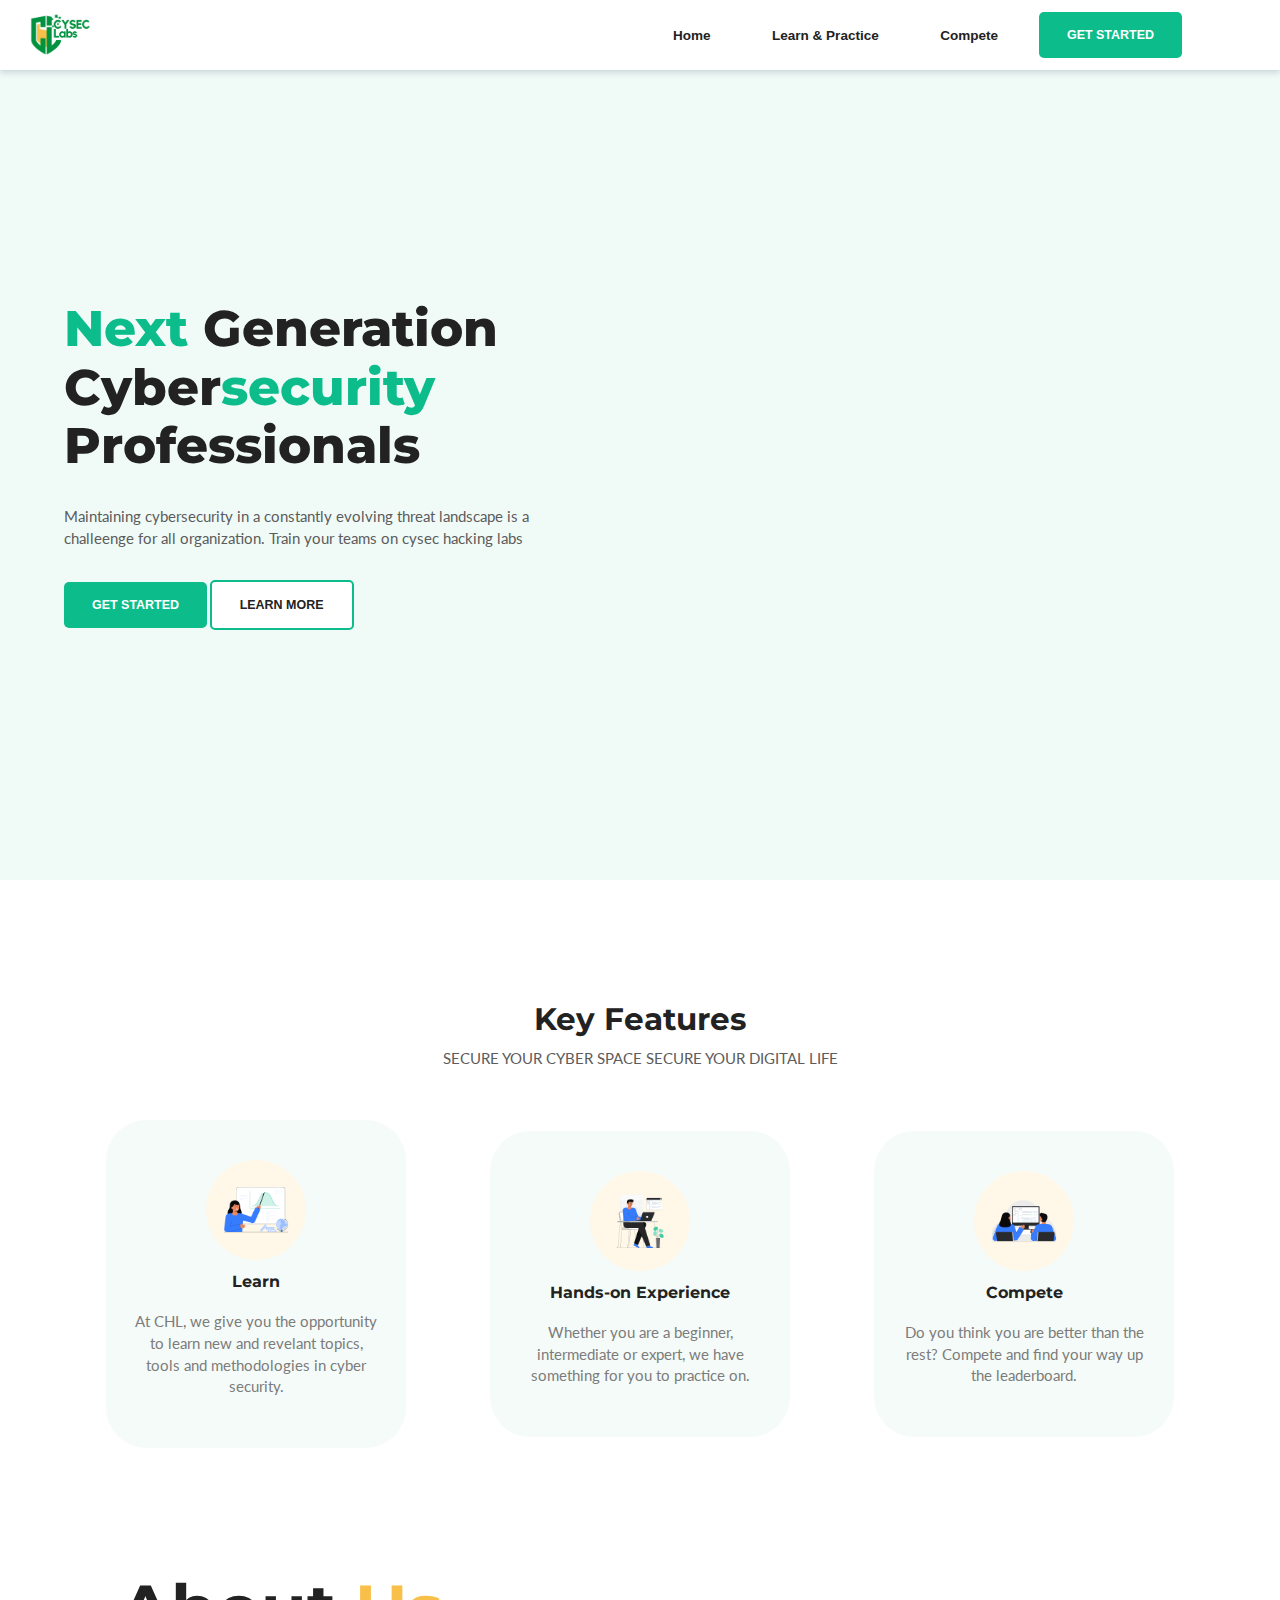
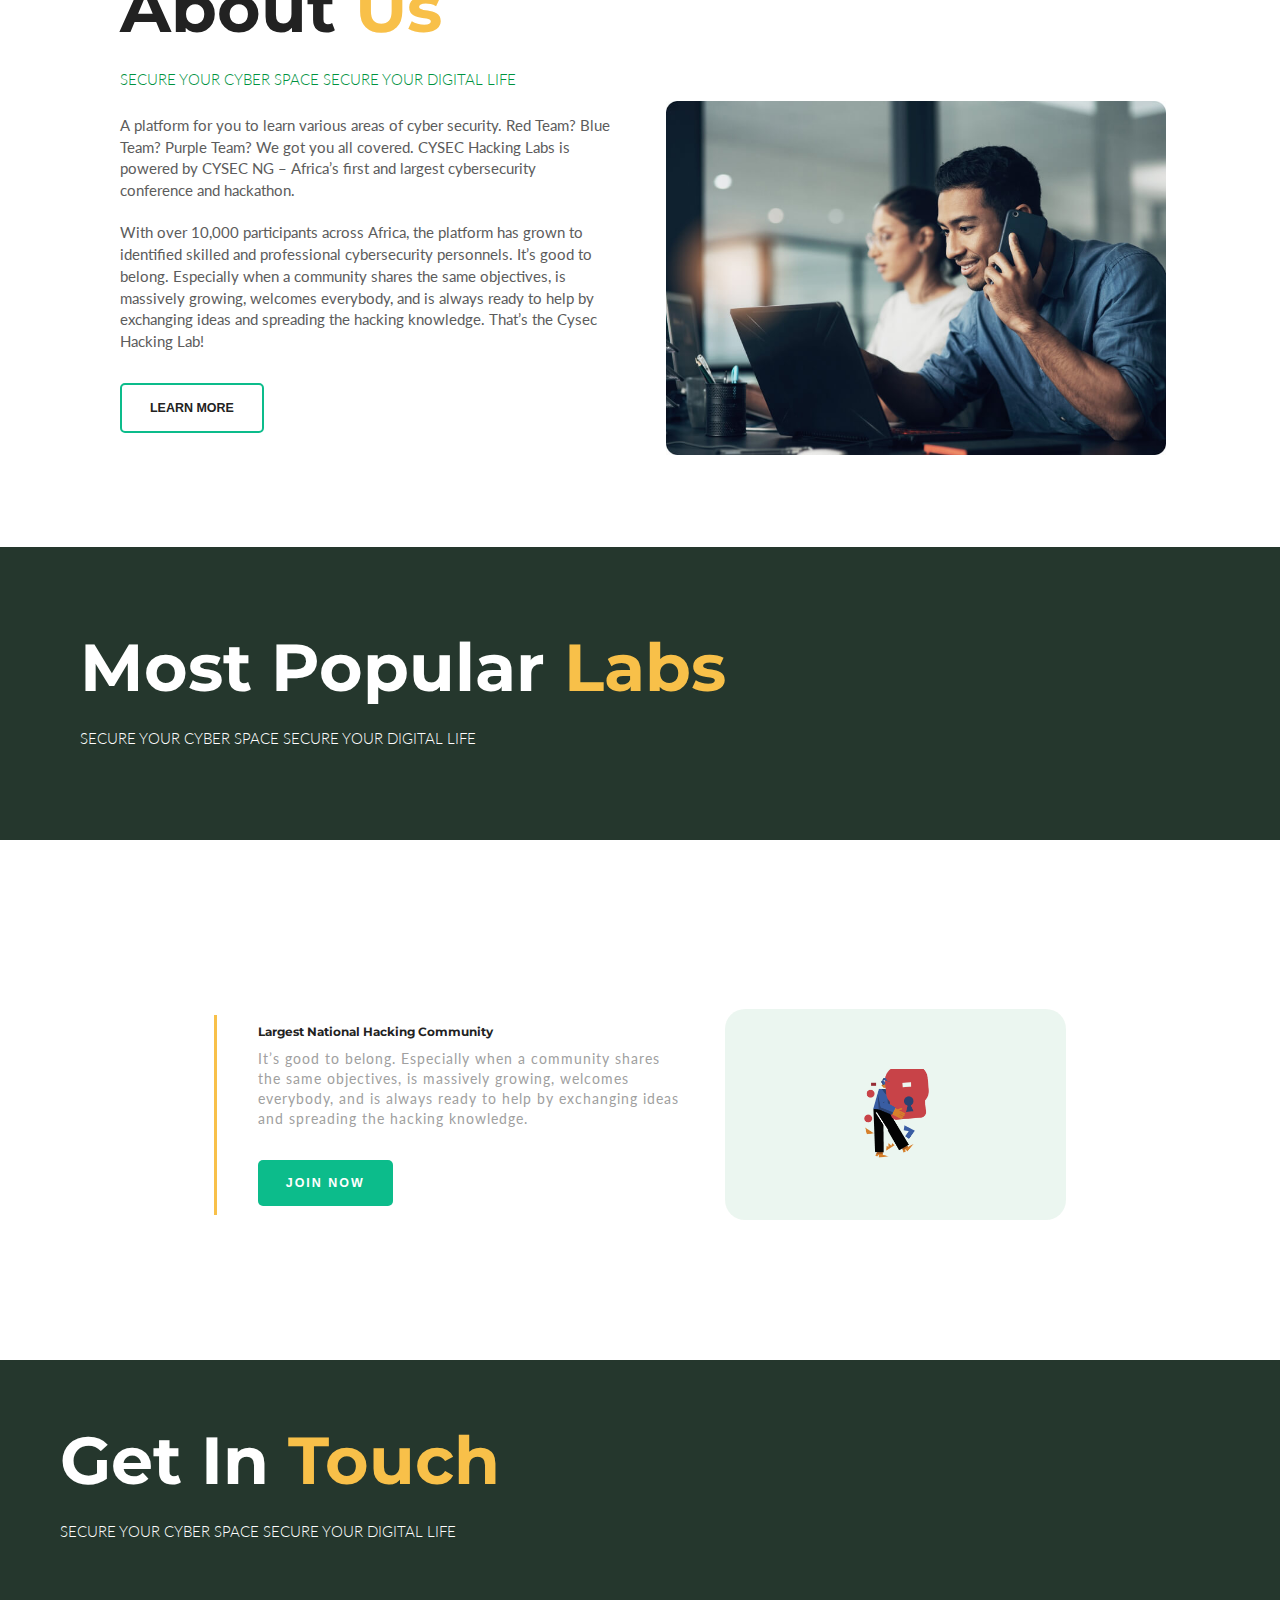
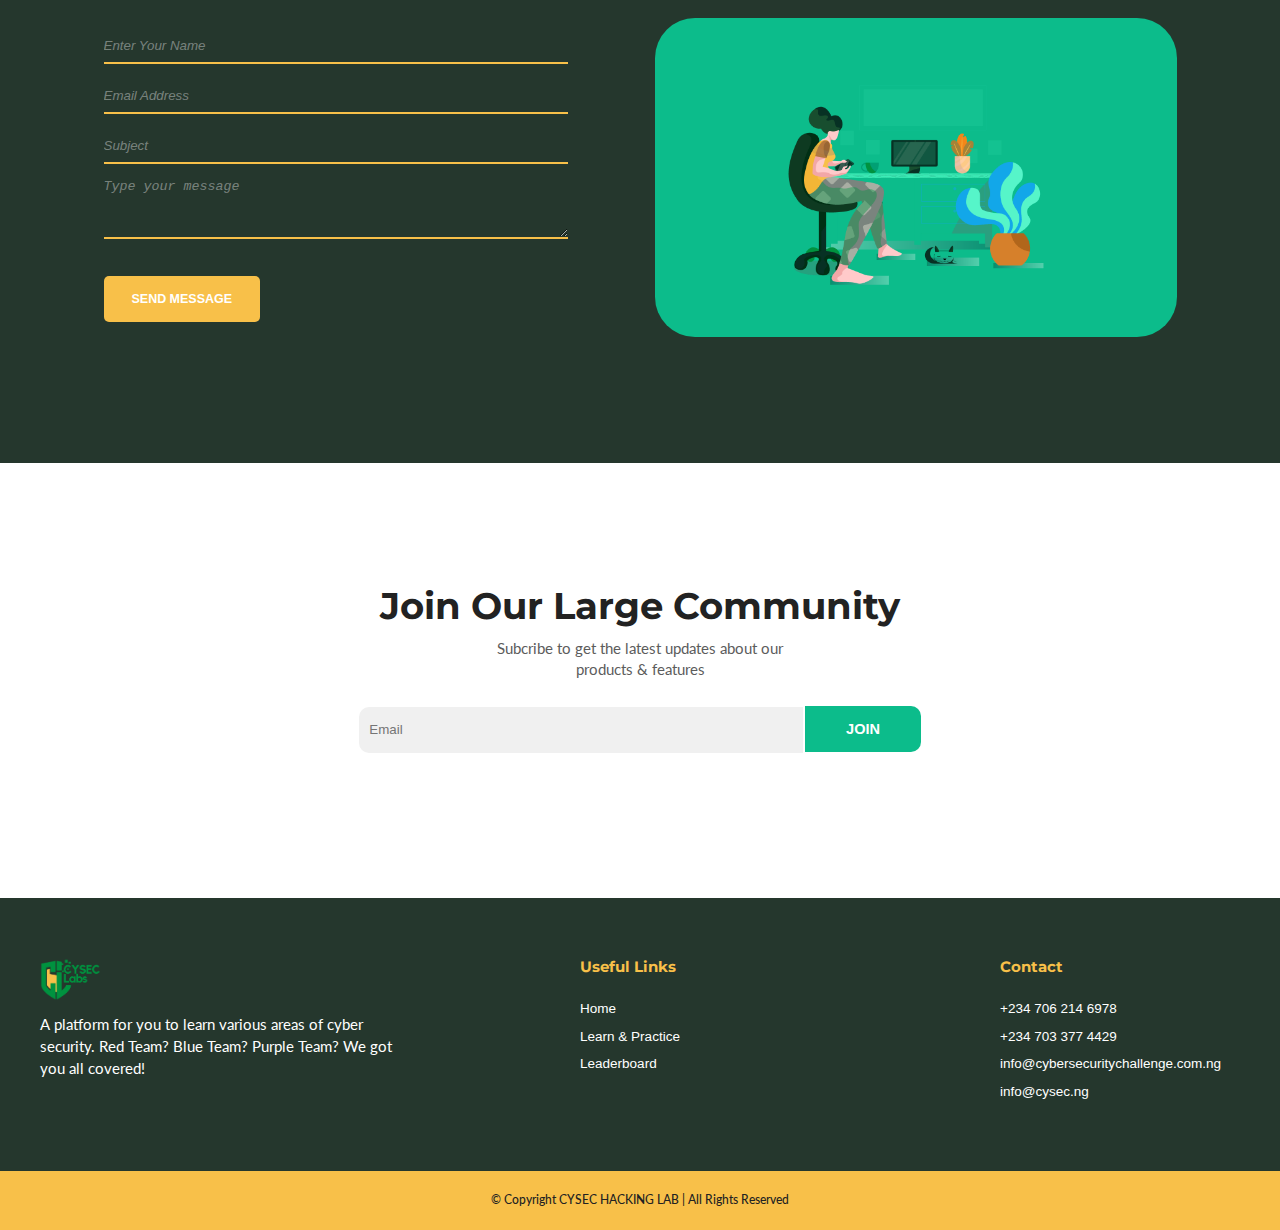
==== commit 4d63cefa: "New Commit" ====
--- a/cysec/index.html
+++ b/cysec/index.html
@@ -36,9 +36,7 @@
                     <button class="btn btn-a">Get Started</button>
                 </ul>
             </nav>
-            <button class="menu" id="menu"
-                onclick="this.classList.toggle('opened');this.setAttribute('aria-expanded', this.classList.contains('opened'))"
-                aria-label="Main Menu">
+            <button class="menu" id="menu" aria-label="Main Menu">
                 <svg width="50" height="100" viewBox="0 0 100 100">
                     <path class="line line1"
                         d="M 20,29.000046 H 80.000231 C 80.000231,29.000046 94.498839,28.817352 94.532987,66.711331 94.543142,77.980673 90.966081,81.670246 85.259173,81.668997 79.552261,81.667751 75.000211,74.999942 75.000211,74.999942 L 25.000021,25.000058" />
@@ -332,7 +330,7 @@
     </footer>
     <!-- END OF FOOTER -->
     <div class="copyright">
-        <p>© Copyright CYSEC HACKING LAB. All Rights Reserved</p>
+        <p>© Copyright CYSEC HACKING LAB | All Rights Reserved</p>
     </div>
 
     <!-- JAVASCRIPTS -->
@@ -371,4 +369,5 @@
     <script src="./assets/main.js"></script>
 </body>
 
-</html>+</html>
+<!-- onclick="this.classList.toggle('opened');this.setAttribute('aria-expanded', this.classList.contains('opened'))" -->--- a/cysec/assets/navbar.css
+++ b/cysec/assets/navbar.css
@@ -21,7 +21,7 @@
 
 /* Track */
 ::-webkit-scrollbar-track {
-  background: #c7ffef;
+  background-color: rgba(13, 189, 139, 0.062);
 }
 
 /* Handle */
@@ -62,6 +62,7 @@
   align-items: center;
   width: 90%;
   height: 70px;
+  justify-content: space-between;
 }
 .logo {
   flex-basis: 20%;
@@ -76,10 +77,24 @@
   display: flex;
   align-items: center;
   justify-content: flex-end;
+  font-size: 1.3rem;
+  font-family: -apple-system, BlinkMacSystemFont, "Segoe UI", Roboto, Oxygen,
+    Ubuntu, Cantarell, "Open Sans", "Helvetica Neue", sans-serif;
+  cursor: pointer;
 }
 .navMenu li {
   margin-right: 20px;
-}
+  padding: 1rem 2rem;
+  font-weight: 600;
+  transition: background-color 0.3s cubic-bezier(0.42, -0.08, 0, 0.28);
+  color: #222;
+}
+.navMenu li:hover {
+  background-color: #fff8e9;
+  border-radius: 0.6rem;
+  color: #8b6d07;
+}
+
 .menu {
   display: none;
 }
@@ -404,7 +419,9 @@
 
 footer ul li {
   margin-bottom: 12.5px;
-  font-size: 1.4rem;
+  font-size: 1.3rem;
+  font-family: -apple-system, BlinkMacSystemFont, "Segoe UI", Roboto, Oxygen,
+    Ubuntu, Cantarell, "Open Sans", "Helvetica Neue", sans-serif;
 }
 footer .contact {
   flex-basis: 20%;
@@ -461,12 +478,14 @@
   width: 100%;
   text-align: center;
   background-color: #f8c049;
-  font-weight: 500;
-  font-size: 1.3rem;
   padding: 10px 0;
 }
 .copyright p {
   color: #222;
+  width: 70%;
+  font-weight: 500;
+  font-size: 1.2rem;
+  margin: auto;
 }
 
 /* ===============================
@@ -504,15 +523,24 @@
 .container-item-a .wrapper h2 {
   font-size: 3.4rem;
   text-align: center;
-  margin-bottom: 40px;
+  margin-bottom: 1rem;
+}
+
+.container-item-a .wrapper p {
+  font-size: 1.4rem;
+  text-align: center;
+  margin-bottom: 3rem;
 }
 
 .container-item-a .wrapper .wrapper-box {
-  width: 380px;
+  width: 340px;
   background-color: #fdfdfd;
   border-radius: 22px;
   padding: 45px 30px 20px 30px;
-  box-shadow: 1px 4px 8px rgb(220, 223, 228);
+  box-shadow: 0px 3px 4px rgba(5, 24, 58, 0.233);
+}
+.container-item-a .wrapper .wrapper-box form {
+  height: 100%;
 }
 .container-item-a .wrapper .wrapper-box form > *:not(:last-child) {
   margin-bottom: 30px;
@@ -564,16 +592,53 @@
   font-weight: 500;
   margin-top: 15px;
 }
-
-.container-item-b {
-}
-
+.container-item-a .wrapper .wrapper-box .reset p {
+  font-size: 1.1rem;
+}
+
+@media only screen and (max-width: 780px) {
+  .container-item-b {
+    display: none;
+  }
+  .container-item-a {
+    position: inherit;
+  }
+
+  .container-item-a .wrapper h2 {
+    font-size: 2.4rem;
+    text-align: center;
+    margin-bottom: 3rem;
+  }
+
+  .container-item-a .wrapper .wrapper-box form .agreement {
+    display: flex;
+    justify-content: flex-start;
+    font-size: 1.3rem;
+    align-items: stretch;
+  }
+}
+.container-item-a .wrapper .wrapper-box form .agreement label {
+  margin-left: 1.03rem;
+  font-family: -apple-system, BlinkMacSystemFont, "Segoe UI", Roboto, Oxygen,
+    Ubuntu, Cantarell, "Open Sans", "Helvetica Neue", sans-serif;
+  font-size: 1rem;
+}
 .container-item-b .bg-img {
-  background-image: url("./img/cyber-security-2851201_960_720.webp");
+  background-color: #004430;
   background-repeat: no-repeat;
   background-position: center center;
   background-size: cover;
+  position: relative;
   height: 100vh;
+}
+.container-item-b .bg-img img {
+  width: 17rem;
+  margin: auto auto;
+  display: block;
+  position: absolute;
+  top: 60%;
+  left: 50%;
+  transform: translate(-50%, -50%);
 }
 
 /* ===============================
@@ -679,13 +744,13 @@
   flex-direction: column;
   width: 200px;
   margin: 60px 40px;
-  border-radius: 27px;
+  border-radius: 1.5rem;
   background-color: rgb(233, 233, 233);
   box-shadow: 0px 3px 6px rgb(22, 37, 30);
 }
 .lab-box .labs-img img {
   width: 100%;
-  border-radius: 27px 27px 0 0;
+  border-radius: 1.5rem 1.5rem 0 0;
   height: 140px;
 }
 
@@ -699,8 +764,17 @@
   font-size: 1.2rem;
 }
 .lab-box .btn-e {
-  padding: 7px 12px;
+  padding: 10px 0;
   font-size: 1.2rem;
+  font-weight: 600;
+  background-color: #0cbc8b;
+  box-shadow: 0 1px 2px rgba(11, 20, 71, 0.233);
+  transition: all 0.2s ease-in-out;
+}
+
+.lab-box .btn-e:hover {
+  background-color: #119771;
+  box-shadow: 0 3px 4px rgba(11, 20, 71, 0.233);
 }
 
 .prev,
@@ -827,9 +901,9 @@
     background-color: #00923f;
     color: #fff;
   } */
-  header {
+  /* header {
     box-shadow: 0px 3px 6px #181b3a2a;
-  }
+  } */
 
   .header {
     display: flex;
@@ -854,6 +928,7 @@
   }
   .navMenu li {
     margin-right: 20px;
+    color: #fff;
   }
   .menu {
     display: none;
@@ -972,6 +1047,7 @@
   }
   .navMenu > * {
     border-bottom: 1px solid #0cbc8b;
+    color: #fff;
   }
 
   .menu {
@@ -2032,3 +2108,6 @@
     color: #00923f;
   }
 }
+/* ===================================
+          DASHBOARD
+====================================== */
